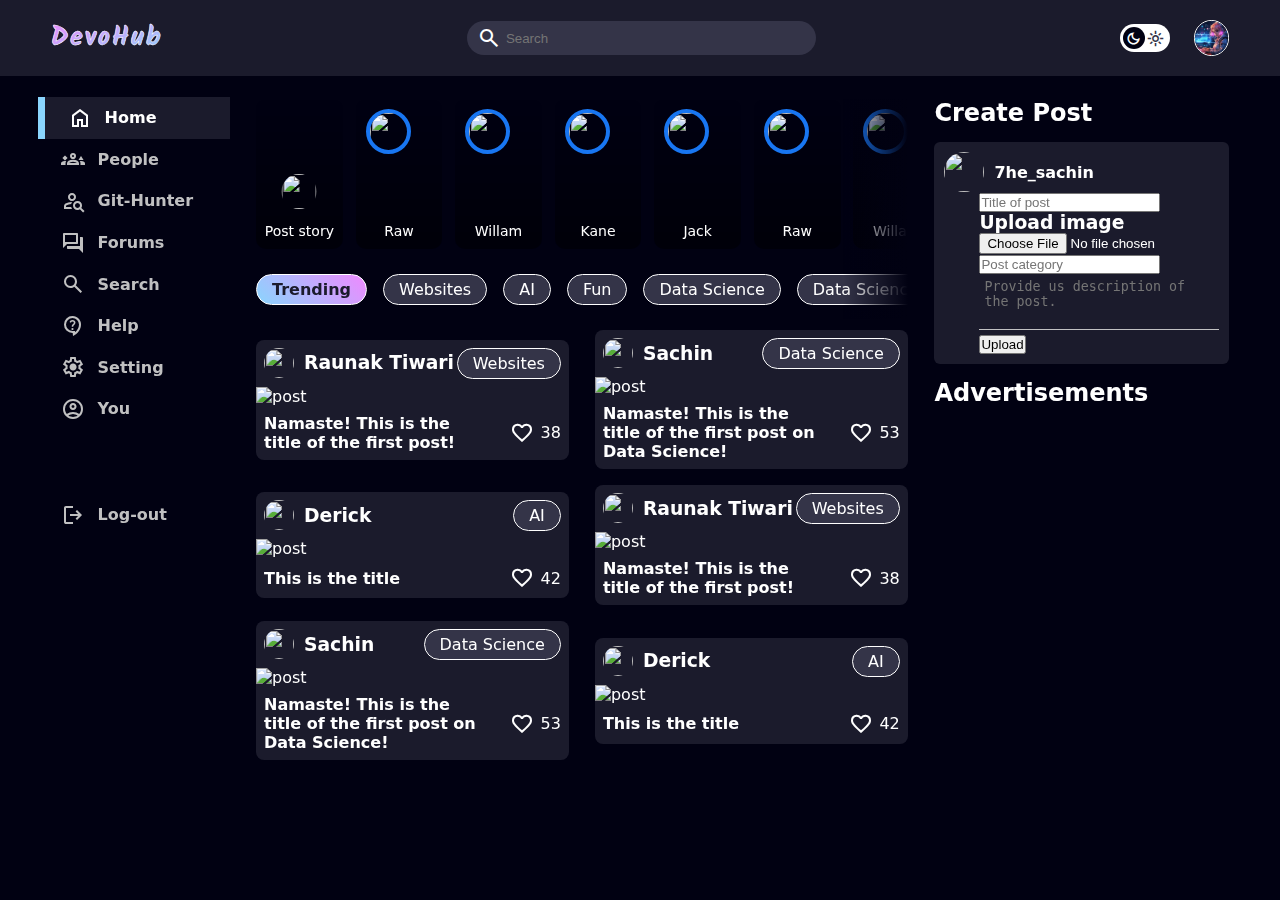
==== pages/home.html @ 629c93f7 "started on the new setup" ====
<!DOCTYPE html>
<html lang="en">
  <head>
    <meta charset="UTF-8" />
    <meta name="viewport" content="width=device-width, initial-scale=1.0" />
    <title>DevoHub | Home</title>
    <link
      rel="stylesheet"
      href="https://fonts.googleapis.com/css2?family=Material+Symbols+Outlined:opsz,wght,FILL,GRAD@20..48,100..700,0..1,-50..200"
    />
    <link rel="stylesheet" href="../style/resets.css" />
    <link rel="stylesheet" href="../style/nav.css" />
    <link rel="stylesheet" href="../style/home.css" />

    <script src="https://www.gstatic.com/firebasejs/6.0.4/firebase-app.js"></script>
    <script src="https://www.gstatic.com/firebasejs/6.0.4/firebase-auth.js"></script>
    <script src="https://www.gstatic.com/firebasejs/6.0.4/firebase-database.js"></script>
    <script src="https://www.gstatic.com/firebasejs/6.0.4/firebase-firestore.js"></script>
  </head>
  <body>
    <div class="header-nav">
      <div class="nav-left">
        <span class="material-symbols-outlined menu"> menu </span>
        <div class="logo">
          <span class="text">DevoHub</span>
        </div>
      </div>
      <label class="search-bar" for="search-box">
        <span class="material-symbols-outlined"> search </span>
        <input type="text" id="search-box" placeholder="Search" />
      </label>
      <div class="nav-right">
        <div class="theme-toggle-wrapper">
          <div class="theme-toggle">
            <div class="circle"></div>
            <span class="material-symbols-outlined icon moon"> dark_mode </span>
            <span class="material-symbols-outlined icon sun"> light_mode </span>
          </div>
        </div>
        <div class="nav-user-icon online" onclick="settingsMenuToggle()">
          <img src="../assets/bg-3.jpg" />
        </div>
      </div>
    </div>

    <div class="setting-menu">
      <div class="setting-menu-inner">
        <div class="user-profile">
          <img src="../assets/bg-3.jpg" />
          <div>
            <p>7he_sachin</p>
            <a href="profile.html">See your profile</a>
          </div>
        </div>
        <div class="user-profile feedback">
          <span class="material-symbols-outlined"> reviews </span>
          <div>
            <p>Give Feedback</p>
            <a href="feedback.html">Help us to improve new design</a>
          </div>
        </div>

        <div class="setting-links">
          <span class="material-symbols-outlined"> settings </span>
          <a href="setting.html"
            >Setting & Theme
            <span class="material-symbols-outlined"> chevron_right </span></a
          >
        </div>
        <div class="setting-links">
          <span class="material-symbols-outlined">contact_support</span>
          <a href="help.html"
            >Help & Support
            <span class="material-symbols-outlined"> chevron_right </span></a
          >
        </div>
        <div class="setting-links">
          <span class="material-symbols-outlined"> groups_3 </span>
          <a href="about-us.html"
            >About us<span class="material-symbols-outlined">
              chevron_right
            </span></a
          >
        </div>
        <div class="setting-links">
          <span class="material-symbols-outlined"> logout </span>
          <a href="log-out.html"
            >Log-out
            <span class="material-symbols-outlined"> chevron_right </span></a
          >
        </div>
      </div>
    </div>

    <aside>
      <span class="material-symbols-outlined close-menu"> close </span>
      <!-- <div class="logo"><span class="text">DevoHub</span></div> -->
      <nav class="nav-links">
        <a href="home.html" class="nav-link active">
          <span class="material-symbols-outlined"> home </span>
          <h4>Home</h4>
        </a>
        <a href="people.html" class="nav-link">
          <span class="material-symbols-outlined"> groups_3 </span>
          <h4>People</h4>
        </a>
        <a href="git-hunter.html" class="nav-link">
          <span class="material-symbols-outlined"> person_search </span>
          <h4>Git-Hunter</h4>
        </a>
        <a href="forums.html" class="nav-link">
          <span class="material-symbols-outlined"> forum </span>
          <h4>Forums</h4>
        </a>
        <a href="search.html" class="nav-link">
          <span class="material-symbols-outlined">search</span>
          <h4>Search</h4>
        </a>
        <a href="help.html" class="nav-link">
          <span class="material-symbols-outlined">contact_support</span>
          <h4>Help</h4>
        </a>
        <a href="setting.html" class="nav-link">
          <span class="material-symbols-outlined"> settings </span>
          <h4>Setting</h4>
        </a>
        <a href="profile.html" class="nav-link">
          <span class="material-symbols-outlined"> account_circle </span>
          <h4>You</h4>
        </a>
        <a href="log-out.html" class="nav-link">
          <span class="material-symbols-outlined"> logout </span>
          <h4>Log-out</h4>
        </a>
      </nav>
    </aside>

    <main>
      <div class="left">
        <div class="story-gallery">
          <div class="story add">
            <img src="images/upload.png" />
            <p>Post story</p>
          </div>
          <div class="story story2">
            <img src="images/member-1.png" />
            <p>Raw</p>
          </div>
          <div class="story story3">
            <img src="images/member-2.png" />
            <p>Willam</p>
          </div>
          <div class="story story4">
            <img src="images/member-3.png" />
            <p>Kane</p>
          </div>
          <div class="story story5">
            <img src="images/member-4.png" />
            <p>Jack</p>
          </div>
          <div class="story story2">
            <img src="images/member-1.png" />
            <p>Raw</p>
          </div>
          <div class="story story3">
            <img src="images/member-2.png" />
            <p>Willam</p>
          </div>
          <div class="story story4">
            <img src="images/member-3.png" />
            <p>Kane</p>
          </div>
          <div class="story story5">
            <img src="images/member-4.png" />
            <p>Jack</p>
          </div>
        </div>

        <div class="category-bar">
          <div class="category active">Trending</div>
          <div class="category">Websites</div>
          <div class="category">AI</div>
          <div class="category">Fun</div>
          <div class="category">Data Science</div>
          <div class="category">Data Science</div>
          <div class="category">Data Science</div>
          <div class="category">Data Science</div>
        </div>

        <div class="posts">
          <div class="post-container">
            <div class="top-row">
              <div class="user-profile">
                <img src="images/profile-pic.png" />
                <h3>Raunak Tiwari</h3>
              </div>
              <div class="category">Websites</div>
            </div>
            <img src="images/feed-image-1.png" alt="post" />
            <div class="down-row">
              <h4 class="title">
                Namaste! This is the title of the first post!
              </h4>
              <div class="likes">
                <span class="material-symbols-outlined"> favorite </span>38
              </div>
            </div>
          </div>
          <div class="post-container">
            <div class="top-row">
              <div class="user-profile">
                <img src="images/member-3.png" />
                <h3>Sachin</h3>
              </div>
              <div class="category">Data Science</div>
            </div>
            <img src="images/feed-image-2.png" alt="post" />
            <div class="down-row">
              <h4 class="title">
                Namaste! This is the title of the first post on Data Science!
              </h4>
              <div class="likes">
                <span class="material-symbols-outlined"> favorite </span>53
              </div>
            </div>
          </div>
          <div class="post-container">
            <div class="top-row">
              <div class="user-profile">
                <img src="images/member-8.png" />
                <h3>Derick</h3>
              </div>
              <div class="category">AI</div>
            </div>
            <img src="images/feed-image-5.png" alt="post" />
            <div class="down-row">
              <h4 class="title">This is the title</h4>
              <div class="likes">
                <span class="material-symbols-outlined"> favorite </span>42
              </div>
            </div>
          </div>
          <div class="post-container">
            <div class="top-row">
              <div class="user-profile">
                <img src="images/profile-pic.png" />
                <h3>Raunak Tiwari</h3>
              </div>
              <div class="category">Websites</div>
            </div>
            <img src="images/feed-image-1.png" alt="post" />
            <div class="down-row">
              <h4 class="title">
                Namaste! This is the title of the first post!
              </h4>
              <div class="likes">
                <span class="material-symbols-outlined"> favorite </span>38
              </div>
            </div>
          </div>
          <div class="post-container">
            <div class="top-row">
              <div class="user-profile">
                <img src="images/member-3.png" />
                <h3>Sachin</h3>
              </div>
              <div class="category">Data Science</div>
            </div>
            <img src="images/feed-image-2.png" alt="post" />
            <div class="down-row">
              <h4 class="title">
                Namaste! This is the title of the first post on Data Science!
              </h4>
              <div class="likes">
                <span class="material-symbols-outlined"> favorite </span>53
              </div>
            </div>
          </div>
          <div class="post-container">
            <div class="top-row">
              <div class="user-profile">
                <img src="images/member-8.png" />
                <h3>Derick</h3>
              </div>
              <div class="category">AI</div>
            </div>
            <img src="images/feed-image-5.png" alt="post" />
            <div class="down-row">
              <h4 class="title">This is the title</h4>
              <div class="likes">
                <span class="material-symbols-outlined"> favorite </span>42
              </div>
            </div>
          </div>
        </div>
      </div>

      <div class="right">
        <h2>Create Post</h2>
        <div class="write-post-container">
          <div class="user-profile">
            <img src="images/member-3.png" />
            <h4>7he_sachin</h4>
          </div>

          <div class="post-input-container">
            <input
              type="text"
              class="input-field"
              id="post-title"
              placeholder="Title of post"
            />
            <label for="post-image" class="input-field">
              <!-- <img src="https://placehold.co/200x100" alt="Upload Image"> -->
              <h3>Upload image</h3>
            </label>
            <input
              type="file"
              id="post-image"
              onchange=""
            />
            <input
              list="categories"
              class="input-field"
              id="post-category"
              placeholder="Post category"
            />
            <datalist id="categories">
              <option value="Websites"></option>
              <option value="AI"></option>
              <option value="Mobile Apps"></option>
              <option value="Data Science"></option>
              <option value="Other"></option>
            </datalist>

            <textarea
              class="input-field"
              rows="3"
              placeholder="Provide us description of the post."
            ></textarea>
            <input type="button" value="Upload" />
          </div>
        </div>

        <h2>Advertisements</h2>
        <div class="ad-box">
          <img src="images/advertisement.png" alt="" />
        </div>
      </div>
    </main>

    <script src="../js/firebase-config.js"></script>
    <script src="../js/theme.js"></script>
    <script src="../js/nav.js"></script>
    <script src="../js/home.js"></script>
  </body>
</html>
---- style/resets.css ----
@import url("https://fonts.googleapis.com/css2?family=Kalam:wght@700&family=Lilita+One&display=swap");

:root {
  --primary-txt-clr: #ffffff;
  --secondary-txt-clr: #ccccccf0;
  --primary-bg: #343448;
  --secondary-bg: #1b1b2c;
  --tertiary-bg: #010112;
  --accent-clr: #8ad5fd;
  --accent-clr-2: #ee89fe;
}
.light {
  --primary-txt-clr: #05061f;
  --secondary-txt-clr: #1d1d25f0;
  --primary-bg: #eaf2ff;
  --secondary-bg: #cad5e3;
  --tertiary-bg: #adbbcf;
  --accent-clr: #dd3ddf;
  --accent-clr-2: #304a91;
}

* {
  margin: 0;
  padding: 0;
  box-sizing: border-box;
}
html,
body {
  min-height: 100vh;
  width: 100vw;
  color: var(--primary-txt-clr);
  background-color: var(--tertiary-bg);
  font-family: system-ui, -apple-system, BlinkMacSystemFont, "Segoe UI", Roboto,
    Oxygen, Ubuntu, Cantarell, "Open Sans", "Helvetica Neue", sans-serif;
}

a {
  text-decoration: none;
  color: var(--secondary-txt-clr);
}
---- style/nav.css ----
/* nav */

.header-nav {
  display: flex;
  justify-content: space-between;
  align-items: center;
  padding-inline: 4vw;
  height: 9vh;
  width: 100%;
  position: fixed;
  top: 0;
  left: 0;
  background-color: var(--secondary-bg);
  border-bottom: 5px solid var(--tertiary-bg);
}

.header-nav .nav-left .menu {
  display: none;
}

/* search bar */

.search-bar {
  background: var(--primary-bg);
  padding: 5px 10px;
  border-radius: 100px;
  display: flex;
  align-items: center;
  gap: 5px;
}
#search-box {
  border: none;
  background: transparent;
  color: var(--primary-txt-clr);
  width: 300px;
  outline: none;
}

/* theme-toggler */

.theme-toggle-wrapper {
  padding: 3px;
  background-color: var(--primary-txt-clr);
  width: 50px;
  height: 28px;
  border-radius: 20vw;
}
.theme-toggle {
  cursor: pointer;
  border-radius: 2vw;
  height: 100%;
  width: 100%;
  position: relative;
  display: flex;
  justify-content: space-around;
  align-items: center;
}
.theme-toggle .icon {
  color: var(--primary-bg);
  font-size: 17px;
  font-weight: 500;
  z-index: 10;
}
.theme-toggle .moon {
  color: var(--primary-txt-clr);
}
.light .theme-toggle .moon {
  color: var(--primary-bg);
}
.light .theme-toggle .sun {
  color: var(--primary-txt-clr);
}
.theme-toggle .circle {
  z-index: 0;
  background-color: var(--tertiary-bg);
  height: 22px;
  width: 22px;
  border-radius: 100%;
  position: absolute;
  top: 0;
  left: 0;
  transition: all ease 0.2s;
}
.light .theme-toggle .circle {
  left: 100%;
  transform: translateX(-100%);
}

.header-nav .nav-right {
  display: flex;
  align-items: center;
  gap: 1.5rem;
}

.nav-user-icon {
  height: 2.2rem;
  width: 2.2rem;
  background: #000;
  border-radius: 5rem;
  overflow: hidden;
  border: 1px solid var(--primary-txt-clr);
}
.nav-user-icon img {
  width: 100%;
  height: 100%;
  object-fit: cover;
}

/* setting menu */

.setting-menu {
  z-index: 100;
  position: fixed;
  width: 350px;
  background: var(--primary-bg);
  box-shadow: 0 0 10px rgba(0, 0, 0, 0.4);
  border-radius: 4px;
  overflow: hidden;
  top: 10vh;
  right: 4vw;
  max-height: 0;
  transition: max-height 0.3s;
}

.settings-menu-height {
  max-height: 400px;
}
.setting-menu .user-profile {
  padding-block: 1rem;
  border-bottom: 1px solid var(--secondary-txt-clr);
}
.user-profile {
  display: flex;
  align-items: center;
}

.user-profile img {
  width: 40px;
  height: 40px;
  object-fit: cover;
  object-position: center;
  border-radius: 50%;
  margin-right: 10px;
}
.user-profile > div {
  width: 100%;
}
.user-profile a {
  font-size: 12px;
  color: var(--accent-clr-2);
  text-decoration: none;
}

.setting-menu-inner {
  padding: 20px;
}
.feedback {
  margin-left: 5px;
  gap: 1.2rem;
}
.setting-links {
  display: flex;
  align-items: center;
  gap: 1rem;
  margin: 25px 5px;
}

.setting-links a {
  display: flex;
  align-items: center;
  flex: 1;
  justify-content: space-between;
  text-decoration: none;
  color: var(--secondary-txt-clr);
}

/* logo */

.logo .text {
  background: linear-gradient(
    to top left,
    var(--accent-clr),
    var(--accent-clr-2)
  );
  font-weight: 800;
  font-size: 1.6rem;
  font-family: "Kalam", cursive;
  letter-spacing: 2px;
  color: transparent;
  background-clip: text;
  -webkit-text-stroke: 0.5px var(--primary-txt-clr);
}
.light .logo .text {
  text-shadow: 0 0 2px #00000030;
}

/* aside */

aside {
  position: fixed;
  /* background: var(--secondary-bg); */
  padding-left: 3vw;
  width: 18%;
  height: 91vh;
  margin-top: 9vh;
}
span.close-menu {
  display: none;
}

.nav-links {
  margin-top: 1rem;
  height: 80%;
  position: relative;
}
.nav-link {
  display: flex;
  gap: 0.8rem;
  align-items: center;
  padding-left: 1.4rem;
  height: 2.6rem;
  transition: all ease 0.2s;
}
.nav-link:last-child {
  margin-top: 4rem;
}
.nav-link:hover {
  padding-left: 2.1rem;
  scale: 1.1;
}
.nav-link.active {
  /* background-color: var(--primary-bg); */
  background-color: var(--secondary-bg);
  border-left: 7px solid var(--accent-clr);
  color: var(--primary-text-color);
}
.nav-link.active:hover {
  padding-left: 1.4rem;
  scale: 1;
}

/* main */

main {
  width: 82%;
  height: 92vh;
  position: fixed;
  right: 0;
  margin-top: 9vh;
  padding-inline: 2vw 4vw;
  padding-block: 2vh 4vh;
  overflow-y: scroll;
}
main::-webkit-scrollbar {
  display: none;
}
---- style/home.css ----
main {
  display: flex;
  align-items: flex-start;
}

/* stories */
.left {
  width: 67%;
  overflow-x: hidden;
  position: relative;
}
.left::-webkit-scrollbar {
  display: none;
}
.left::after {
  content: "";
  height: 220px;
  width: 10%;
  background: linear-gradient(to right, #0000, var(--tertiary-bg));
  position: absolute;
  right: 0;
  top: 0;
  pointer-events: none;
}

.story-gallery {
  width: 100%;
  display: flex;
  align-items: flex-start;
  gap: 0.8rem;
  overflow-x: scroll;
  position: relative;
  padding-right: 2rem;
}
.story-gallery::-webkit-scrollbar {
  display: none;
}

.story {
  flex-basis: 14%;
  flex-shrink: 0;
  padding-top: 150px;
  position: relative;
  background-image: linear-gradient(transparent, rgba(0, 0, 0, 0.5)),
    url(../pages/images/status-1.png);
  background-position: center;
  background-size: cover;
  border-radius: 10px;
}

.story img {
  position: absolute;
  width: 45px;
  height: 45px;
  object-fit: cover;
  border-radius: 50%;
  top: 10px;
  left: 10px;
  border: 4px solid #1876f2;
}

.story p {
  position: absolute;
  width: 45px;
  bottom: 10px;
  width: 100%;
  text-align: center;
  color: #fff;
  font-size: 14px;
}

.story1 {
  background-image: linear-gradient(transparent, rgba(0, 0, 0, 0.5)),
    url(../pages/images/status-1.png);
}

.story2 {
  background-image: linear-gradient(transparent, rgba(0, 0, 0, 0.5)),
    url(../pages/images/status-2.png);
}

.story3 {
  background-image: linear-gradient(transparent, rgba(0, 0, 0, 0.5)),
    url(../pages/images/status-3.png);
}

.story4 {
  background-image: linear-gradient(transparent, rgba(0, 0, 0, 0.5)),
    url(../pages/images/status-4.png);
}

.story5 {
  background-image: linear-gradient(transparent, rgba(0, 0, 0, 0.5)),
    url(../pages/images/status-5.png);
}

.story.add img {
  top: unset;
  left: 50%;
  bottom: 40px;
  transform: translateX(-50%);
  border: 0;
  width: 35px;
  height: 35px;
}

/* category bar  */

.category-bar {
  display: flex;
  margin-block: 25px 5px;
  gap: 1rem;
  overflow-x: scroll;
  padding-right: 3rem;
}
.category-bar::-webkit-scrollbar {
  display: none;
}

.category {
  flex-shrink: 0;
  background: var(--primary-bg);
  padding: 5px 15px;
  border-radius: 50px;
  border: 1px solid var(--primary-txt-clr);
}
.category.active {
  background: linear-gradient(45deg, var(--accent-clr), var(--accent-clr-2));
  color: var(--secondary-bg);
  font-weight: 700;
}

/* posts */

.posts {
  width: 100%;
  display: flex;
  justify-content: space-between;
  align-items: center;
  flex-wrap: wrap;
  gap: 1rem;
  padding-block: 20px;
}

.post-container {
  width: 48%;
  background: var(--secondary-bg);
  border-radius: 8px;
  color: var(--primary-txt-clr);
}
.post-container .top-row {
  display: flex;
  align-items: flex-start;
  justify-content: space-between;
  padding: 8px;
}
.top-row .user-profile img {
  height: 30px;
  width: 30px;
}
.post-container img {
  width: 100%;
}
.post-container .down-row {
  display: flex;
  align-items: center;
  justify-content: space-between;
  gap: 1.5rem;
  padding: 8px;
}
.down-row .likes {
  display: inline-flex;
  align-items: center;
  gap: 0.4rem;
}
.down-row .likes img {
  width: 24px;
}

/* create post */

.right {
  width: 23%;
  height: 100%;
  position: fixed;
  right: 4vw;
}

.write-post-container {
  background: var(--secondary-bg);
  border-radius: 6px;
  margin: 15px 0;
  padding: 10px;
}

.post-input-container {
  padding-left: 35px;
}

.post-input-container textarea {
  width: 100%;
  background: transparent;
  padding: 5px;
  outline: none;
  border: 0;
  outline: 0;
  border-bottom: 1px solid var(--secondary-txt-clr);
  background-color: transparent;
  color: var(--primary-txt-clr);
  resize: none;
}

.add-post-links {
  display: flex;
  margin-top: 10px;
}

.add-post-links a {
  text-decoration: none;
  display: flex;
  align-items: center;
  color: #626262;
  margin-right: 30px;
  font-size: 13px;
}

.add-post-links a img {
  width: 20px;
  margin-right: 10px;
}

.ad-box {
  border-radius: 6px;
  margin: 15px 0;
  overflow: hidden;
}
.ad-box img {
  width: 100%;
}
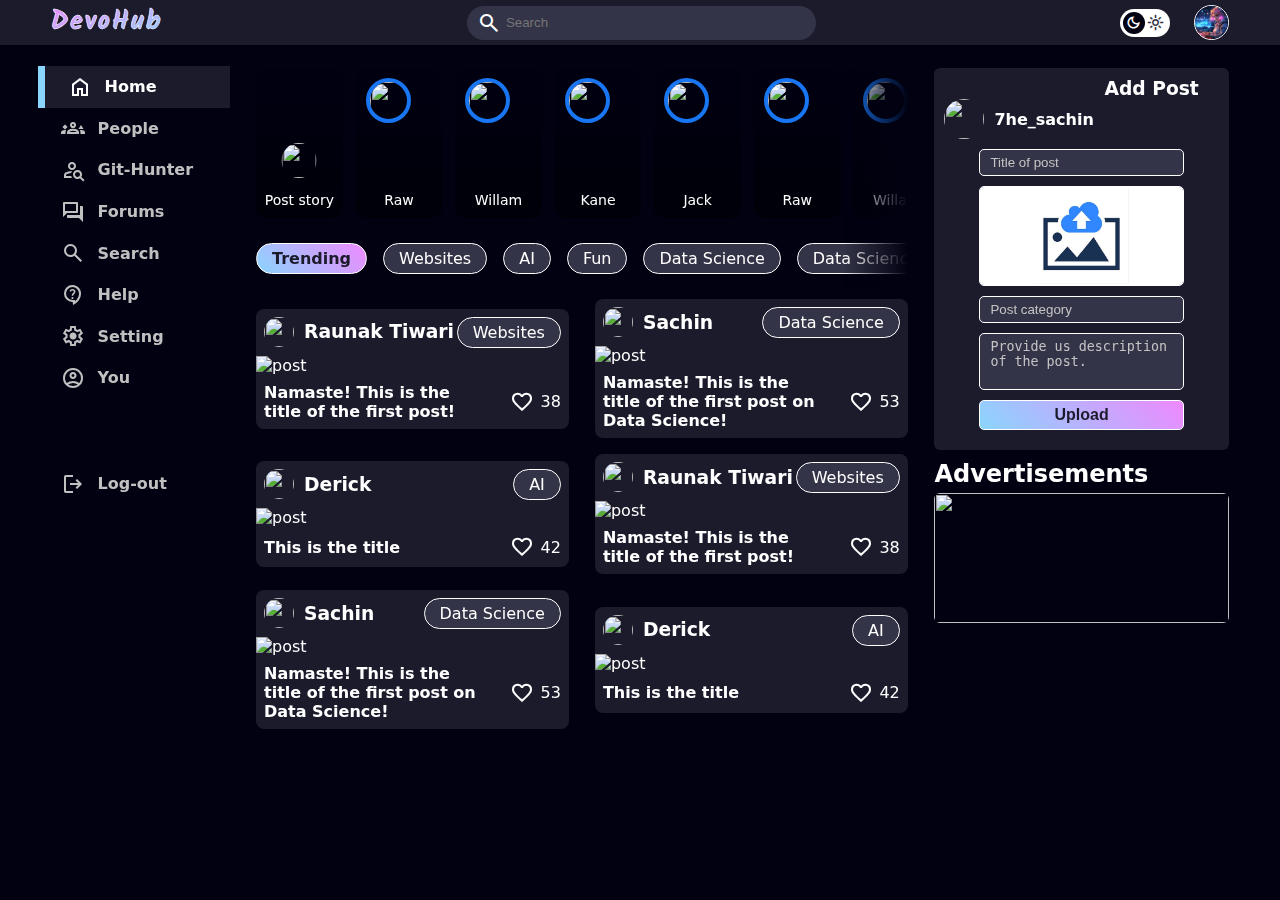
==== commit 1ce153be: "add post layout updated" ====
--- a/pages/home.html
+++ b/pages/home.html
@@ -296,8 +296,8 @@
       </div>
 
       <div class="right">
-        <h2>Create Post</h2>
         <div class="write-post-container">
+          <h3>Add Post</h3>
           <div class="user-profile">
             <img src="images/member-3.png" />
             <h4>7he_sachin</h4>
@@ -310,11 +310,11 @@
               id="post-title"
               placeholder="Title of post"
             />
-            <label for="post-image" class="input-field">
-              <!-- <img src="https://placehold.co/200x100" alt="Upload Image"> -->
-              <h3>Upload image</h3>
+            <label for="post-image" class="input-field img-label">
+              <img src="../assets/upload-img.png" alt="Upload Image" />
             </label>
             <input
+              style="display: none"
               type="file"
               id="post-image"
               onchange=""
@@ -338,12 +338,16 @@
               rows="3"
               placeholder="Provide us description of the post."
             ></textarea>
-            <input type="button" value="Upload" />
-          </div>
-        </div>
-
-        <h2>Advertisements</h2>
+            <input
+              class="input-field upload-btn"
+              type="button"
+              value="Upload"
+            />
+          </div>
+        </div>
+
         <div class="ad-box">
+          <h2>Advertisements</h2>
           <img src="images/advertisement.png" alt="" />
         </div>
       </div>
--- a/style/nav.css
+++ b/style/nav.css
@@ -5,7 +5,7 @@
   justify-content: space-between;
   align-items: center;
   padding-inline: 4vw;
-  height: 9vh;
+  height: 50px;
   width: 100%;
   position: fixed;
   top: 0;
@@ -116,7 +116,7 @@
   box-shadow: 0 0 10px rgba(0, 0, 0, 0.4);
   border-radius: 4px;
   overflow: hidden;
-  top: 10vh;
+  top: 55px;
   right: 4vw;
   max-height: 0;
   transition: max-height 0.3s;
@@ -201,8 +201,8 @@
   /* background: var(--secondary-bg); */
   padding-left: 3vw;
   width: 18%;
-  height: 91vh;
-  margin-top: 9vh;
+  height: calc(100vh - 50px);
+  margin-top: 50px;
 }
 span.close-menu {
   display: none;
@@ -243,10 +243,10 @@
 
 main {
   width: 82%;
-  height: 92vh;
+  height: calc(100vh - 50px);
   position: fixed;
   right: 0;
-  margin-top: 9vh;
+  margin-top: 50px;
   padding-inline: 2vw 4vw;
   padding-block: 2vh 4vh;
   overflow-y: scroll;
--- a/style/home.css
+++ b/style/home.css
@@ -189,51 +189,59 @@
 .write-post-container {
   background: var(--secondary-bg);
   border-radius: 6px;
-  margin: 15px 0;
   padding: 10px;
 }
+.write-post-container h3 {
+  margin-right: 20px;
+  text-align: end;
+}
 
 .post-input-container {
-  padding-left: 35px;
-}
-
-.post-input-container textarea {
-  width: 100%;
-  background: transparent;
-  padding: 5px;
-  outline: none;
-  border: 0;
-  outline: 0;
-  border-bottom: 1px solid var(--secondary-txt-clr);
-  background-color: transparent;
-  color: var(--primary-txt-clr);
+  padding-inline: 35px;
+}
+
+.post-input-container .input-field {
+  display: block;
+  width: 100%;
+  background-color: var(--primary-bg);
+  padding: 5px 10px;
+  margin-block: 10px;
+  border: 1px solid var(--primary-txt-clr);
+  border-radius: 5px;
+  overflow: hidden;
   resize: none;
 }
-
-.add-post-links {
-  display: flex;
+.post-input-container .input-field::placeholder {
+  color: var(--secondary-txt-clr);
+}
+.post-input-container .img-label {
+  padding: 0;
+  height: 100px;
+}
+.img-label img {
+  width: 100%;
+  height: 100%;
+  object-fit: cover;
+  object-position: center;
+}
+.light .img-label img {
+  filter: invert(80%);
+}
+.post-input-container .upload-btn {
+  background: linear-gradient(45deg, var(--accent-clr), var(--accent-clr-2));
+  color: var(--secondary-bg);
+  font-weight: 700;
+  font-size: 1rem;
+}
+
+.ad-box {
   margin-top: 10px;
 }
-
-.add-post-links a {
-  text-decoration: none;
-  display: flex;
-  align-items: center;
-  color: #626262;
-  margin-right: 30px;
-  font-size: 13px;
-}
-
-.add-post-links a img {
-  width: 20px;
-  margin-right: 10px;
-}
-
-.ad-box {
+.ad-box img {
+  margin-top: 5px;
   border-radius: 6px;
-  margin: 15px 0;
-  overflow: hidden;
-}
-.ad-box img {
-  width: 100%;
-}
+  width: 100%;
+  height: 130px;
+  object-fit: cover;
+  object-position: center;
+}
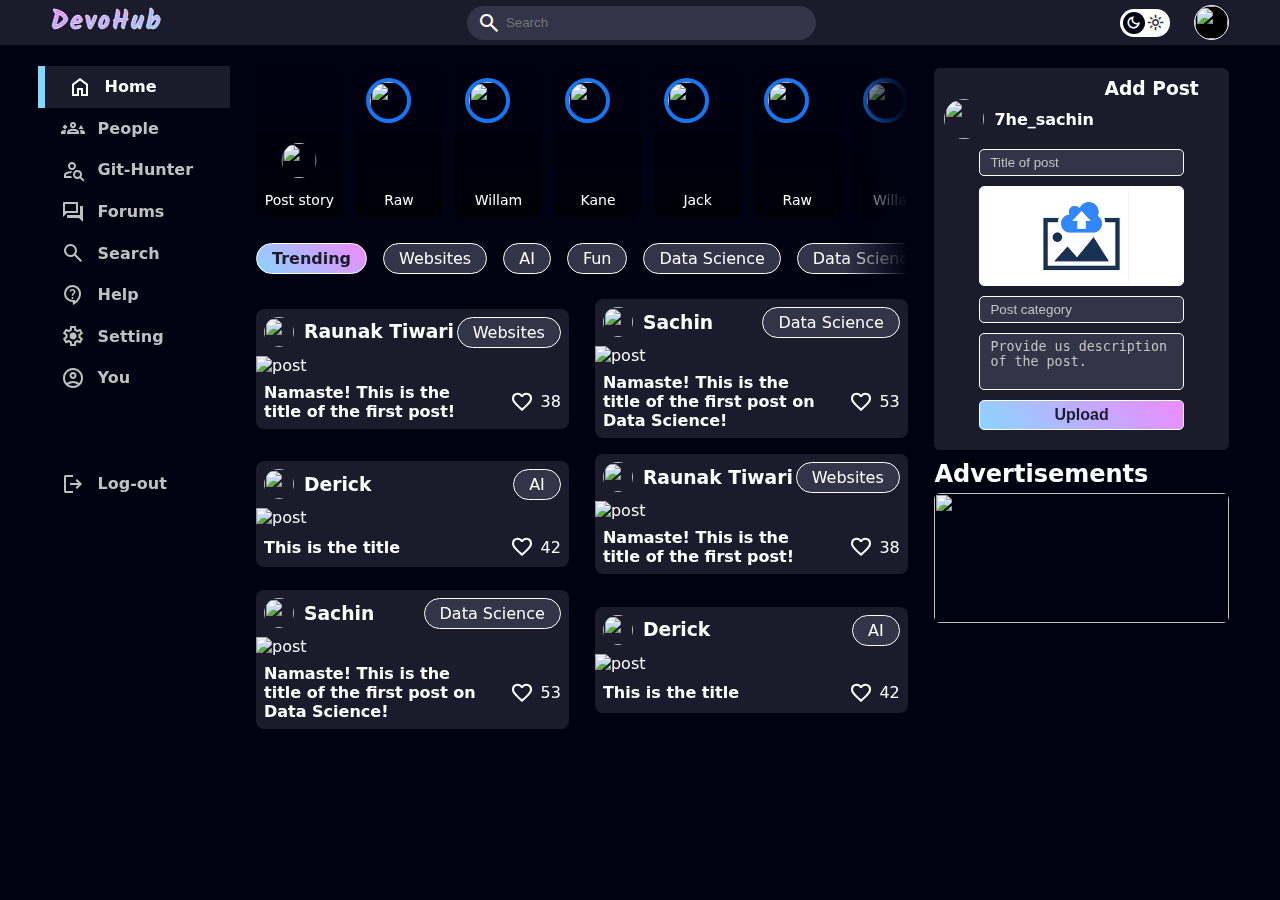
==== commit afc7a812: "Dynamic Nav" ====
--- a/pages/home.html
+++ b/pages/home.html
@@ -38,7 +38,10 @@
           </div>
         </div>
         <div class="nav-user-icon online" onclick="settingsMenuToggle()">
-          <img src="../assets/bg-3.jpg" />
+          <img
+            id="header-nav-dp"
+            src="https://firebasestorage.googleapis.com/v0/b/devohub7.appspot.com/o/DHDP.png?alt=media&token=d14ac81d-9f24-4fd3-b445-75364e277053"
+          />
         </div>
       </div>
     </div>
@@ -46,9 +49,12 @@
     <div class="setting-menu">
       <div class="setting-menu-inner">
         <div class="user-profile">
-          <img src="../assets/bg-3.jpg" />
+          <img
+            id="setting-menu-dp"
+            src="https://firebasestorage.googleapis.com/v0/b/devohub7.appspot.com/o/DHDP.png?alt=media&token=d14ac81d-9f24-4fd3-b445-75364e277053"
+          />
           <div>
-            <p>7he_sachin</p>
+            <p id="setting-menu-username">User Name</p>
             <a href="profile.html">See your profile</a>
           </div>
         </div>
@@ -354,6 +360,7 @@
     </main>
 
     <script src="../js/firebase-config.js"></script>
+    <script src="../js/auth-firebase.js"></script>
     <script src="../js/theme.js"></script>
     <script src="../js/nav.js"></script>
     <script src="../js/home.js"></script>
--- a/style/resets.css
+++ b/style/resets.css
@@ -24,6 +24,16 @@
   padding: 0;
   box-sizing: border-box;
 }
+*::-webkit-scrollbar {
+  width: 15px;
+  background-color: var(--primary-bg);
+  border-radius: 20px;
+}
+*::-webkit-scrollbar-thumb {
+  border: 3px solid var(--primary-bg);
+  border-radius: 20px;
+  background: linear-gradient(-65deg, var(--accent-clr), var(--accent-clr-2));
+}
 html,
 body {
   min-height: 100vh;
--- a/style/nav.css
+++ b/style/nav.css
@@ -252,5 +252,5 @@
   overflow-y: scroll;
 }
 main::-webkit-scrollbar {
-  display: none;
-}
+  /* display: none; */
+}
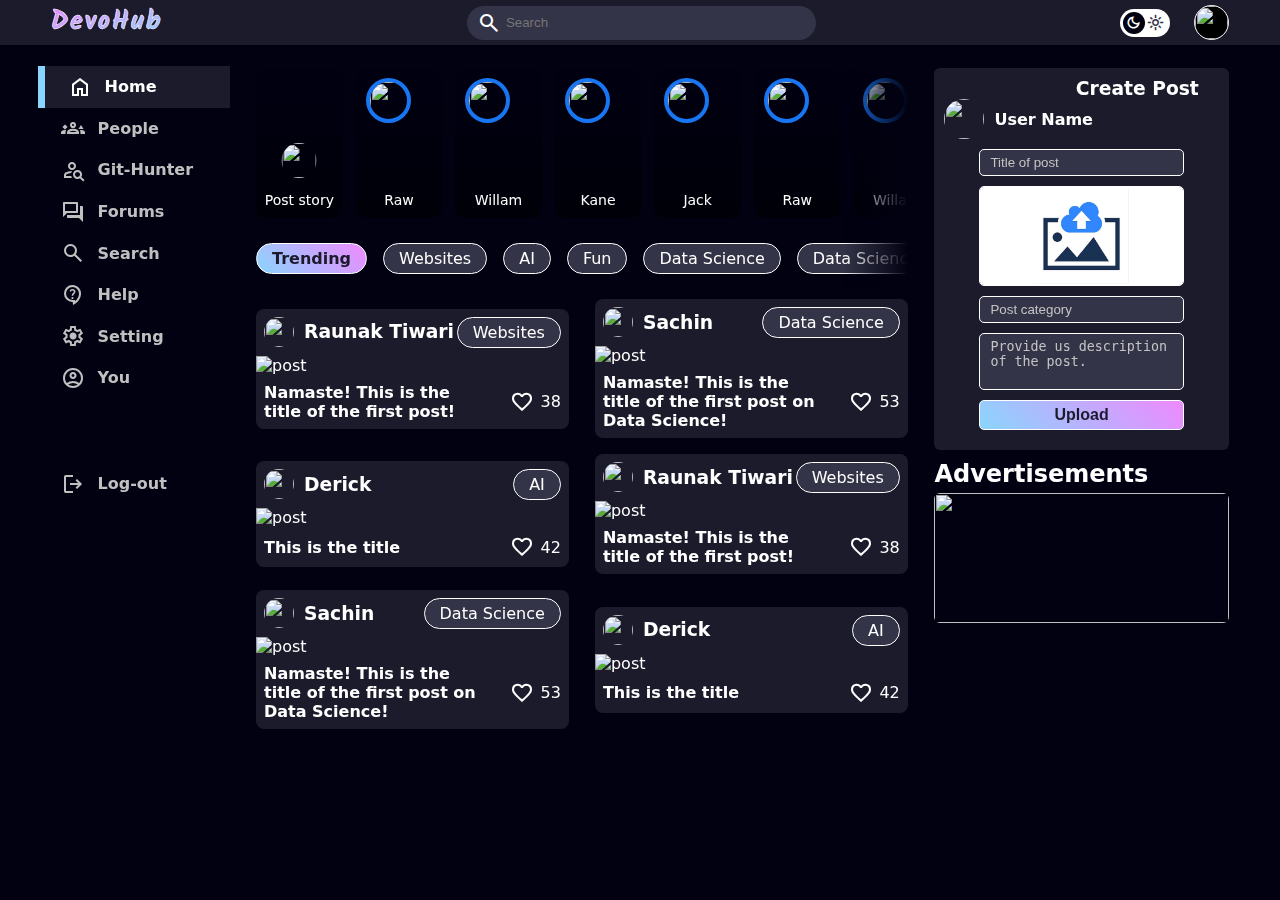
==== commit 76356690: "prepared for add post" ====
--- a/pages/home.html
+++ b/pages/home.html
@@ -303,10 +303,13 @@
 
       <div class="right">
         <div class="write-post-container">
-          <h3>Add Post</h3>
+          <h3>Create Post</h3>
           <div class="user-profile">
-            <img src="images/member-3.png" />
-            <h4>7he_sachin</h4>
+            <img
+              id="cps-dp"
+              src="https://firebasestorage.googleapis.com/v0/b/devohub7.appspot.com/o/DHDP.png?alt=media&token=d14ac81d-9f24-4fd3-b445-75364e277053"
+            />
+            <h4 id="cps-username">User Name</h4>
           </div>
 
           <div class="post-input-container">
@@ -334,7 +337,8 @@
             <datalist id="categories">
               <option value="Websites"></option>
               <option value="AI"></option>
-              <option value="Mobile Apps"></option>
+              <option value="Android"></option>
+              <option value="iOS"></option>
               <option value="Data Science"></option>
               <option value="Other"></option>
             </datalist>
@@ -360,7 +364,6 @@
     </main>
 
     <script src="../js/firebase-config.js"></script>
-    <script src="../js/auth-firebase.js"></script>
     <script src="../js/theme.js"></script>
     <script src="../js/nav.js"></script>
     <script src="../js/home.js"></script>
--- a/style/home.css
+++ b/style/home.css
@@ -201,6 +201,7 @@
 }
 
 .post-input-container .input-field {
+  color: var(--primary-txt-clr);
   display: block;
   width: 100%;
   background-color: var(--primary-bg);
@@ -217,6 +218,7 @@
 .post-input-container .img-label {
   padding: 0;
   height: 100px;
+  cursor: pointer;
 }
 .img-label img {
   width: 100%;
@@ -228,6 +230,7 @@
   filter: invert(80%);
 }
 .post-input-container .upload-btn {
+  cursor: pointer;
   background: linear-gradient(45deg, var(--accent-clr), var(--accent-clr-2));
   color: var(--secondary-bg);
   font-weight: 700;
@@ -235,6 +238,7 @@
 }
 
 .ad-box {
+  cursor: pointer;
   margin-top: 10px;
 }
 .ad-box img {
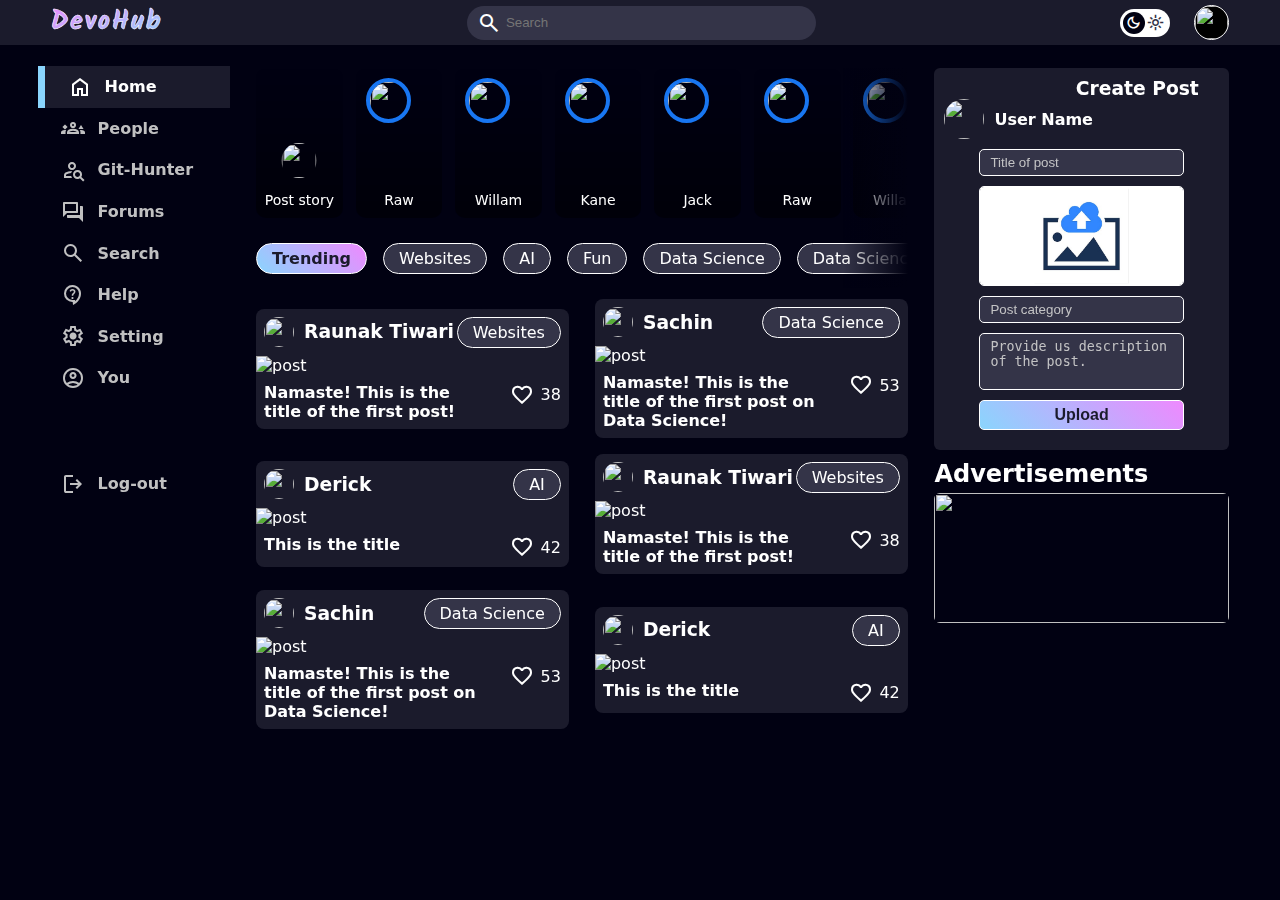
==== commit 5f0ecb26: "create post feature" ====
--- a/pages/home.html
+++ b/pages/home.html
@@ -16,6 +16,7 @@
     <script src="https://www.gstatic.com/firebasejs/6.0.4/firebase-auth.js"></script>
     <script src="https://www.gstatic.com/firebasejs/6.0.4/firebase-database.js"></script>
     <script src="https://www.gstatic.com/firebasejs/6.0.4/firebase-firestore.js"></script>
+    <script src="https://www.gstatic.com/firebasejs/6.0.4/firebase-storage.js"></script>
   </head>
   <body>
     <div class="header-nav">
@@ -320,13 +321,17 @@
               placeholder="Title of post"
             />
             <label for="post-image" class="input-field img-label">
-              <img src="../assets/upload-img.png" alt="Upload Image" />
+              <img
+                id="post-img-preview"
+                src="../assets/upload-img.png"
+                alt="Upload Image"
+              />
             </label>
             <input
               style="display: none"
               type="file"
               id="post-image"
-              onchange=""
+              onchange="getImg(event)"
             />
             <input
               list="categories"
@@ -342,8 +347,8 @@
               <option value="Data Science"></option>
               <option value="Other"></option>
             </datalist>
-
             <textarea
+              id="post-desc"
               class="input-field"
               rows="3"
               placeholder="Provide us description of the post."
@@ -352,6 +357,7 @@
               class="input-field upload-btn"
               type="button"
               value="Upload"
+              onclick="createPost()"
             />
           </div>
         </div>
@@ -367,5 +373,6 @@
     <script src="../js/theme.js"></script>
     <script src="../js/nav.js"></script>
     <script src="../js/home.js"></script>
+    <script src="../js/create-post.js"></script>
   </body>
 </html>
--- a/style/home.css
+++ b/style/home.css
@@ -163,7 +163,7 @@
 }
 .post-container .down-row {
   display: flex;
-  align-items: center;
+  align-items: start;
   justify-content: space-between;
   gap: 1.5rem;
   padding: 8px;
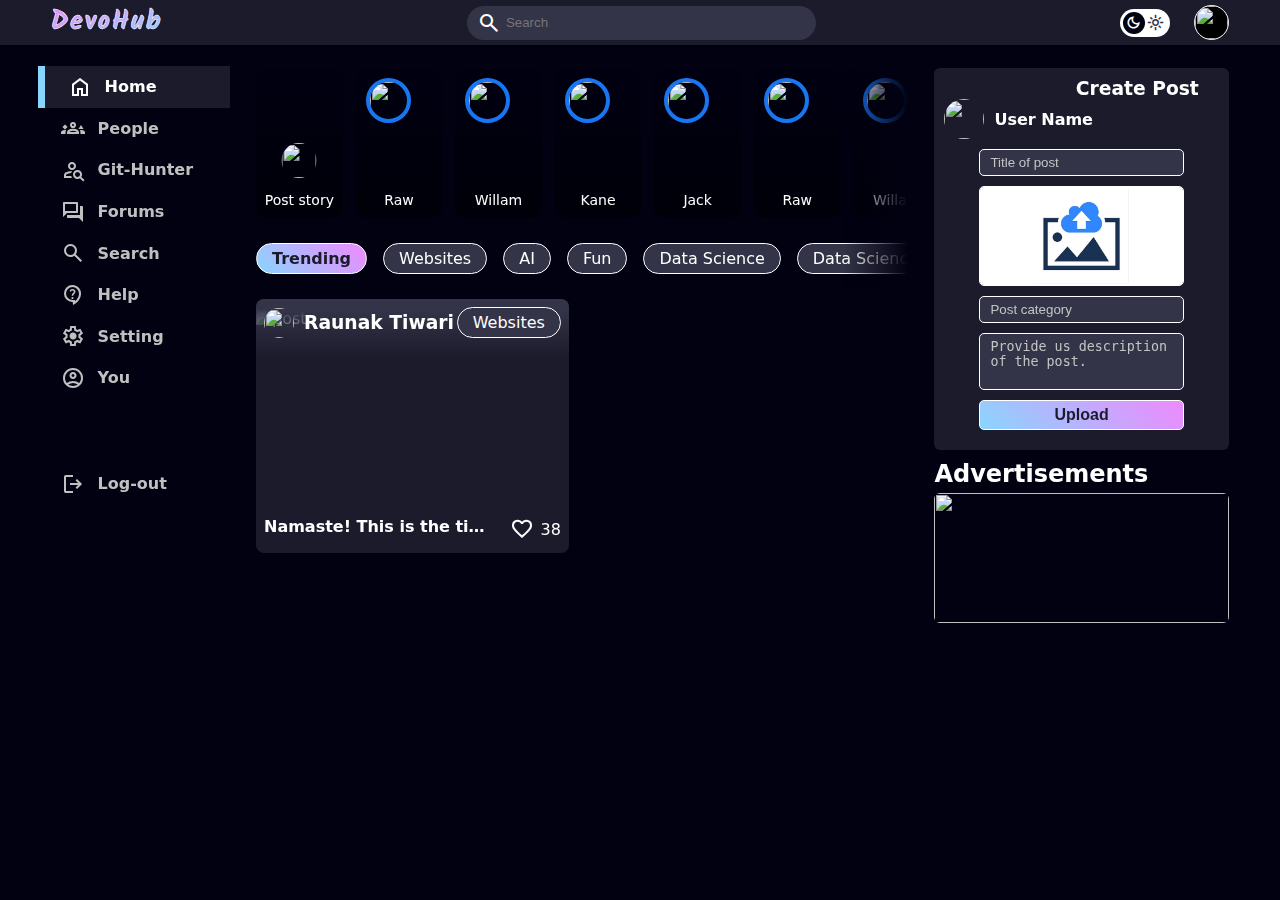
==== commit 9123008b: "show uploaded posts" ====
--- a/pages/home.html
+++ b/pages/home.html
@@ -197,105 +197,21 @@
         <div class="posts">
           <div class="post-container">
             <div class="top-row">
-              <div class="user-profile">
+              <div class="dp-name">
                 <img src="images/profile-pic.png" />
                 <h3>Raunak Tiwari</h3>
               </div>
               <div class="category">Websites</div>
             </div>
-            <img src="images/feed-image-1.png" alt="post" />
+            <div class="main-img">
+              <img src="images/status-3.png" alt="post" />
+            </div>
             <div class="down-row">
               <h4 class="title">
                 Namaste! This is the title of the first post!
               </h4>
               <div class="likes">
                 <span class="material-symbols-outlined"> favorite </span>38
-              </div>
-            </div>
-          </div>
-          <div class="post-container">
-            <div class="top-row">
-              <div class="user-profile">
-                <img src="images/member-3.png" />
-                <h3>Sachin</h3>
-              </div>
-              <div class="category">Data Science</div>
-            </div>
-            <img src="images/feed-image-2.png" alt="post" />
-            <div class="down-row">
-              <h4 class="title">
-                Namaste! This is the title of the first post on Data Science!
-              </h4>
-              <div class="likes">
-                <span class="material-symbols-outlined"> favorite </span>53
-              </div>
-            </div>
-          </div>
-          <div class="post-container">
-            <div class="top-row">
-              <div class="user-profile">
-                <img src="images/member-8.png" />
-                <h3>Derick</h3>
-              </div>
-              <div class="category">AI</div>
-            </div>
-            <img src="images/feed-image-5.png" alt="post" />
-            <div class="down-row">
-              <h4 class="title">This is the title</h4>
-              <div class="likes">
-                <span class="material-symbols-outlined"> favorite </span>42
-              </div>
-            </div>
-          </div>
-          <div class="post-container">
-            <div class="top-row">
-              <div class="user-profile">
-                <img src="images/profile-pic.png" />
-                <h3>Raunak Tiwari</h3>
-              </div>
-              <div class="category">Websites</div>
-            </div>
-            <img src="images/feed-image-1.png" alt="post" />
-            <div class="down-row">
-              <h4 class="title">
-                Namaste! This is the title of the first post!
-              </h4>
-              <div class="likes">
-                <span class="material-symbols-outlined"> favorite </span>38
-              </div>
-            </div>
-          </div>
-          <div class="post-container">
-            <div class="top-row">
-              <div class="user-profile">
-                <img src="images/member-3.png" />
-                <h3>Sachin</h3>
-              </div>
-              <div class="category">Data Science</div>
-            </div>
-            <img src="images/feed-image-2.png" alt="post" />
-            <div class="down-row">
-              <h4 class="title">
-                Namaste! This is the title of the first post on Data Science!
-              </h4>
-              <div class="likes">
-                <span class="material-symbols-outlined"> favorite </span>53
-              </div>
-            </div>
-          </div>
-          <div class="post-container">
-            <div class="top-row">
-              <div class="user-profile">
-                <img src="images/member-8.png" />
-                <h3>Derick</h3>
-              </div>
-              <div class="category">AI</div>
-            </div>
-            <img src="images/feed-image-5.png" alt="post" />
-            <div class="down-row">
-              <h4 class="title">This is the title</h4>
-              <div class="likes">
-                <span class="material-symbols-outlined"> favorite </span>42
               </div>
             </div>
           </div>
--- a/style/home.css
+++ b/style/home.css
@@ -147,19 +147,50 @@
   background: var(--secondary-bg);
   border-radius: 8px;
   color: var(--primary-txt-clr);
+  overflow: hidden;
+  position: relative;
+  transition: all ease 0.3s;
+  cursor: pointer;
+}
+.post-container * {
+  transition: all ease 0.3s;
 }
 .post-container .top-row {
-  display: flex;
-  align-items: flex-start;
+  width: 100%;
+  display: flex;
+  align-items: center;
   justify-content: space-between;
+  flex-wrap: wrap-reverse;
   padding: 8px;
-}
-.top-row .user-profile img {
+  padding-bottom: 20px;
+  position: absolute;
+  background: linear-gradient(var(--primary-bg) 10px, transparent);
+  z-index: 10;
+}
+.top-row .dp-name {
+  display: flex;
+  align-items: center;
+  gap: 10px;
+  overflow: hidden;
+  text-wrap: nowrap;
+  flex-shrink: 0;
+}
+.top-row .dp-name img {
+  border-radius: 50%;
   height: 30px;
   width: 30px;
 }
-.post-container img {
-  width: 100%;
+.post-container .main-img {
+  margin-top: 10px;
+  width: 100%;
+  height: 200px;
+  overflow: hidden;
+}
+.main-img img {
+  width: 100%;
+  height: 100%;
+  object-fit: cover;
+  object-position: top;
 }
 .post-container .down-row {
   display: flex;
@@ -167,6 +198,12 @@
   justify-content: space-between;
   gap: 1.5rem;
   padding: 8px;
+  padding-bottom: 12px;
+}
+.down-row .title {
+  text-wrap: nowrap;
+  overflow: hidden;
+  text-overflow: ellipsis;
 }
 .down-row .likes {
   display: inline-flex;
@@ -175,6 +212,19 @@
 }
 .down-row .likes img {
   width: 24px;
+}
+
+.post-container:hover {
+  background: var(--primary-bg);
+}
+.post-container:hover .category {
+  background: linear-gradient(45deg, var(--accent-clr), var(--accent-clr-2));
+  color: var(--secondary-bg);
+  font-weight: 700;
+}
+.post-container:hover .main-img img {
+  object-position: center;
+  scale: 1.2;
 }
 
 /* create post */
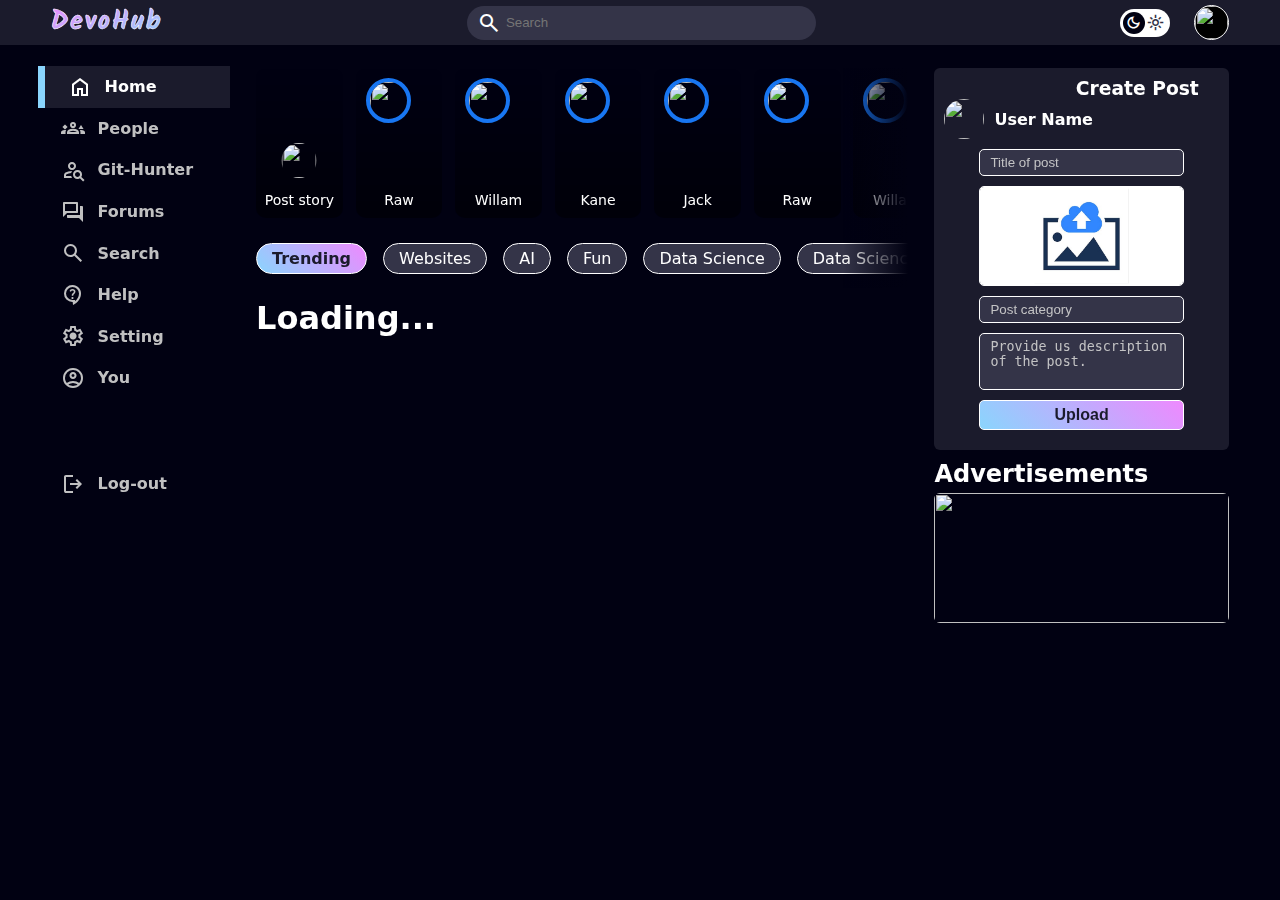
==== commit 3e6f59e0: "create and show posts" ====
--- a/pages/home.html
+++ b/pages/home.html
@@ -195,26 +195,7 @@
         </div>
 
         <div class="posts">
-          <div class="post-container">
-            <div class="top-row">
-              <div class="dp-name">
-                <img src="images/profile-pic.png" />
-                <h3>Raunak Tiwari</h3>
-              </div>
-              <div class="category">Websites</div>
-            </div>
-            <div class="main-img">
-              <img src="images/status-3.png" alt="post" />
-            </div>
-            <div class="down-row">
-              <h4 class="title">
-                Namaste! This is the title of the first post!
-              </h4>
-              <div class="likes">
-                <span class="material-symbols-outlined"> favorite </span>38
-              </div>
-            </div>
-          </div>
+          <h1>Loading...</h1>
         </div>
       </div>
 
--- a/style/home.css
+++ b/style/home.css
@@ -164,7 +164,7 @@
   padding: 8px;
   padding-bottom: 20px;
   position: absolute;
-  background: linear-gradient(var(--primary-bg) 10px, transparent);
+  background: linear-gradient(var(--secondary-bg) 10px, transparent);
   z-index: 10;
 }
 .top-row .dp-name {
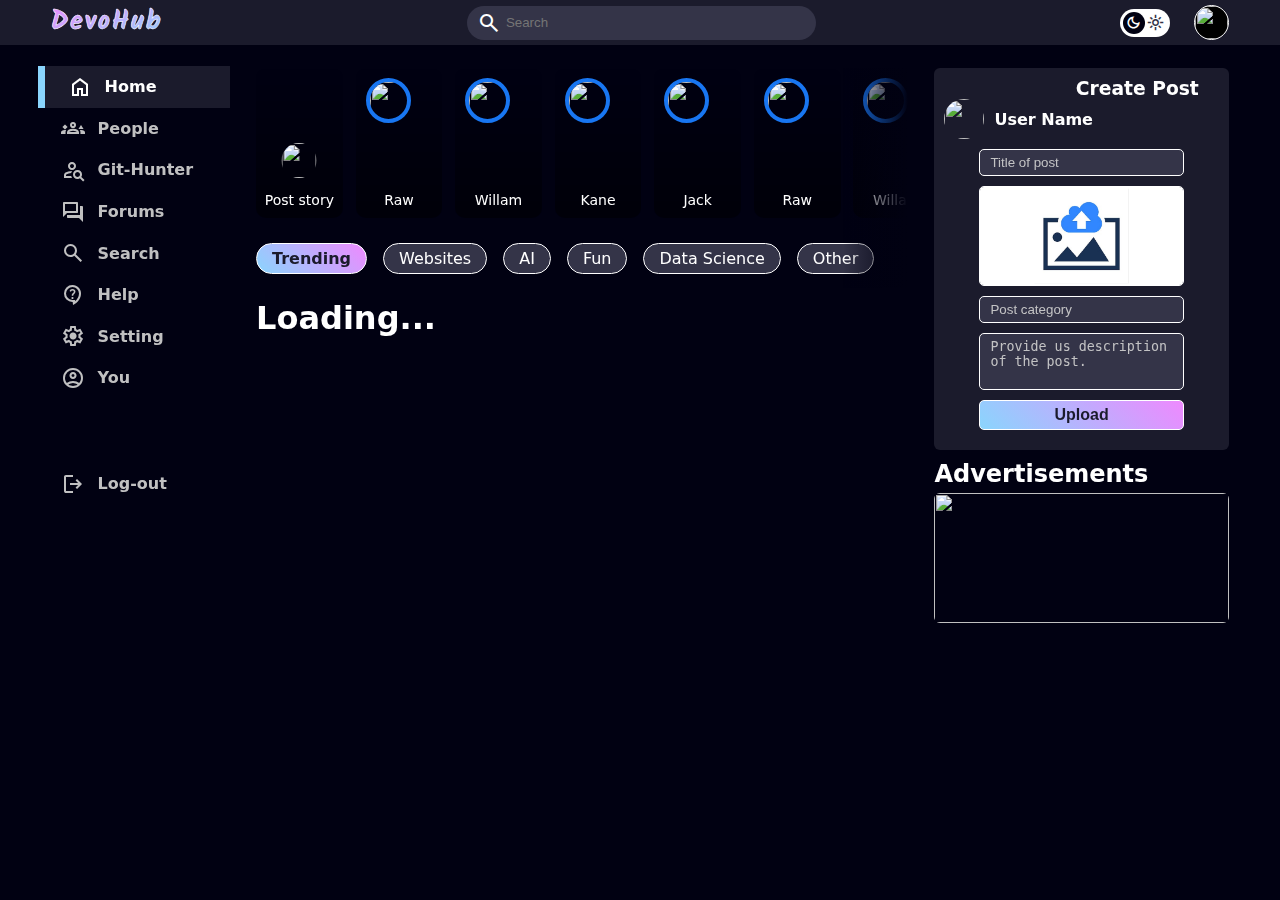
==== commit a1d855ee: "posts according to category" ====
--- a/pages/home.html
+++ b/pages/home.html
@@ -184,14 +184,34 @@
         </div>
 
         <div class="category-bar">
-          <div class="category active">Trending</div>
-          <div class="category">Websites</div>
-          <div class="category">AI</div>
-          <div class="category">Fun</div>
-          <div class="category">Data Science</div>
-          <div class="category">Data Science</div>
-          <div class="category">Data Science</div>
-          <div class="category">Data Science</div>
+          <div
+            class="category active"
+            id="trending"
+            onclick="location.reload()"
+          >
+            Trending
+          </div>
+          <div
+            class="category"
+            id="Websites"
+            onclick="changeCategory('Websites')"
+          >
+            Websites
+          </div>
+          <div class="category" id="AI" onclick="changeCategory('AI')">AI</div>
+          <div class="category" id="Fun" onclick="changeCategory('Fun')">
+            Fun
+          </div>
+          <div
+            class="category"
+            id="Data Science"
+            onclick="changeCategory('Data Science')"
+          >
+            Data Science
+          </div>
+          <div class="category" id="Other" onclick="changeCategory('Other')">
+            Other
+          </div>
         </div>
 
         <div class="posts">
--- a/style/resets.css
+++ b/style/resets.css
@@ -12,9 +12,9 @@
 .light {
   --primary-txt-clr: #05061f;
   --secondary-txt-clr: #1d1d25f0;
-  --primary-bg: #eaf2ff;
-  --secondary-bg: #cad5e3;
-  --tertiary-bg: #adbbcf;
+  --primary-bg: #ffffff;
+  --secondary-bg: #dce1ee;
+  --tertiary-bg: #c7d1e0;
   --accent-clr: #dd3ddf;
   --accent-clr-2: #304a91;
 }
@@ -23,6 +23,7 @@
   margin: 0;
   padding: 0;
   box-sizing: border-box;
+  scroll-behavior: smooth;
 }
 *::-webkit-scrollbar {
   width: 15px;
@@ -43,6 +44,8 @@
   font-family: system-ui, -apple-system, BlinkMacSystemFont, "Segoe UI", Roboto,
     Oxygen, Ubuntu, Cantarell, "Open Sans", "Helvetica Neue", sans-serif;
 }
+html {
+}
 
 a {
   text-decoration: none;
--- a/style/nav.css
+++ b/style/nav.css
@@ -251,6 +251,3 @@
   padding-block: 2vh 4vh;
   overflow-y: scroll;
 }
-main::-webkit-scrollbar {
-  /* display: none; */
-}
--- a/style/home.css
+++ b/style/home.css
@@ -3,7 +3,6 @@
   align-items: flex-start;
 }
 
-/* stories */
 .left {
   width: 67%;
   overflow-x: hidden;
@@ -12,6 +11,9 @@
 .left::-webkit-scrollbar {
   display: none;
 }
+
+/* stories */
+
 .left::after {
   content: "";
   height: 220px;
@@ -210,8 +212,17 @@
   align-items: center;
   gap: 0.4rem;
 }
-.down-row .likes img {
-  width: 24px;
+.likes.liked .n-span {
+  display: none;
+}
+.likes.liked .l-span {
+  display: inline;
+}
+.likes span.l-span {
+  display: none;
+  color: rgb(255, 36, 109);
+  font-weight: 900;
+  font-size: 1.7rem;
 }
 
 .post-container:hover {
